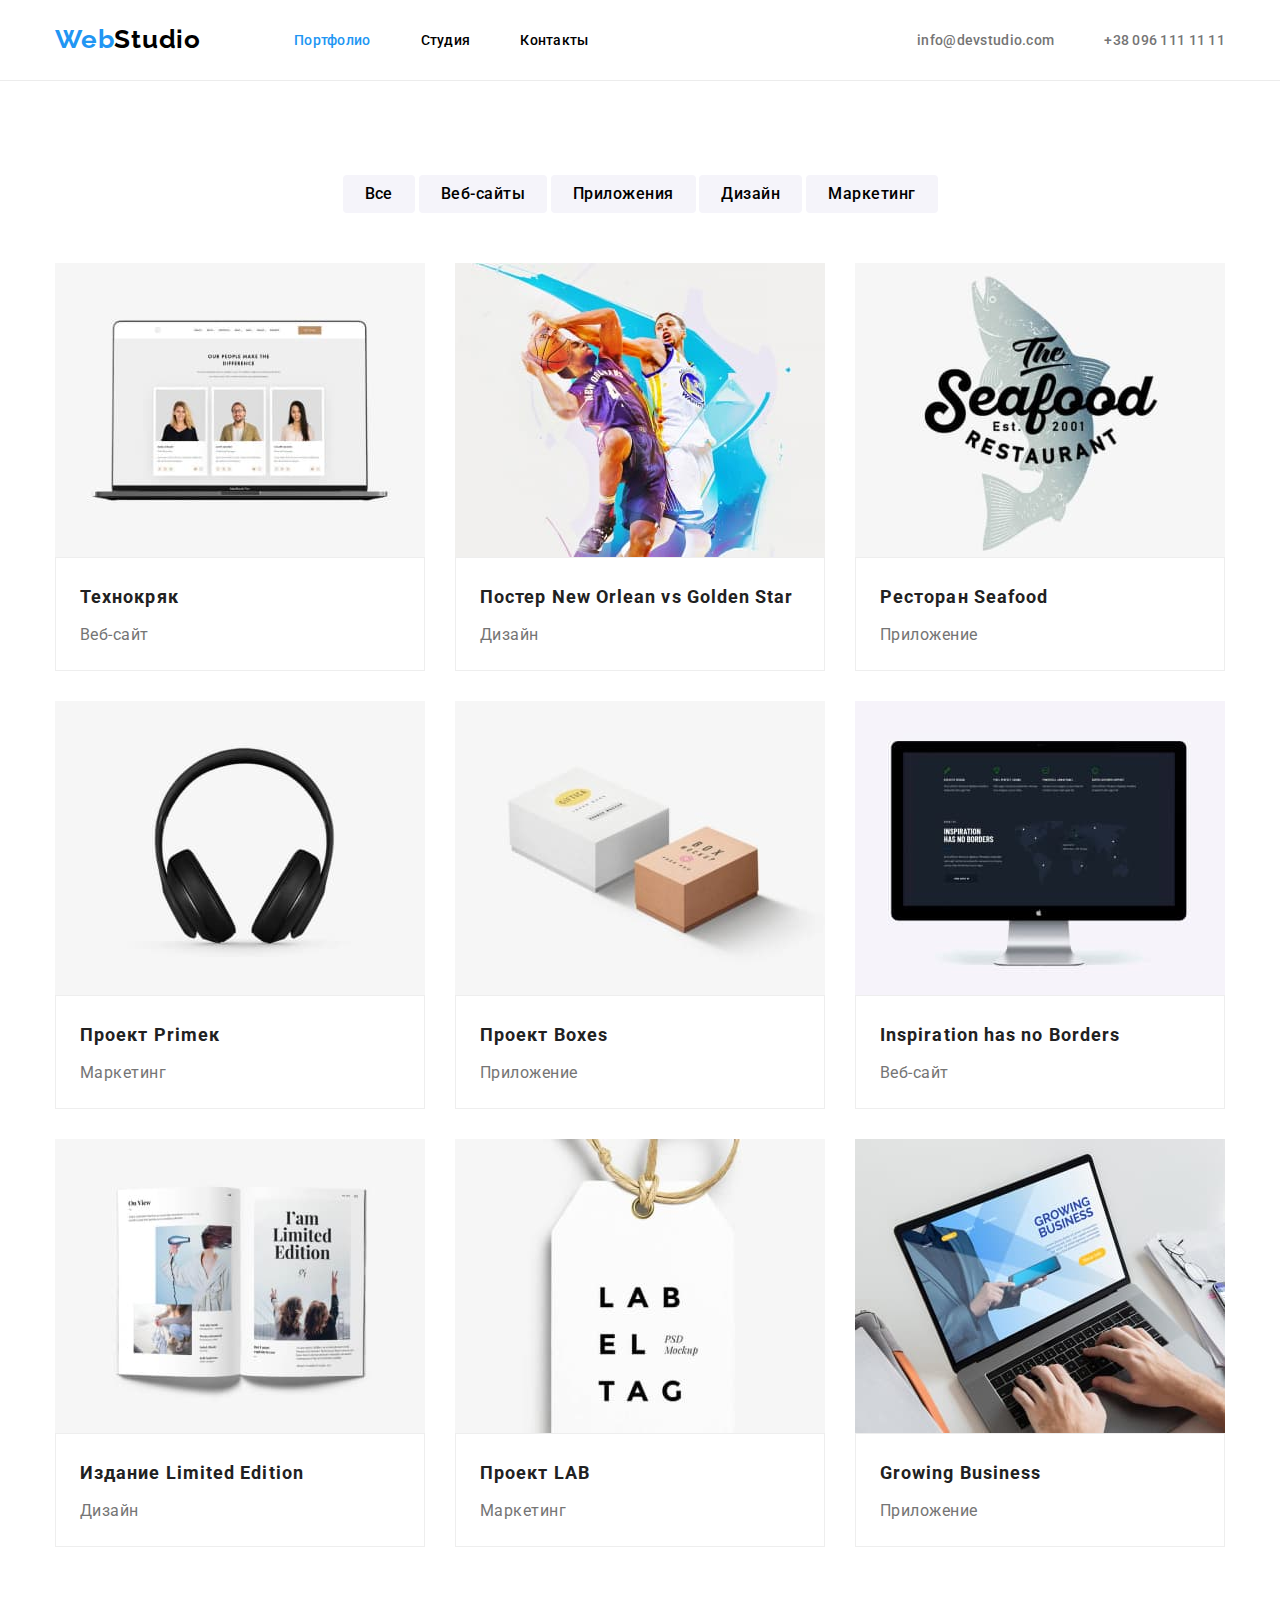
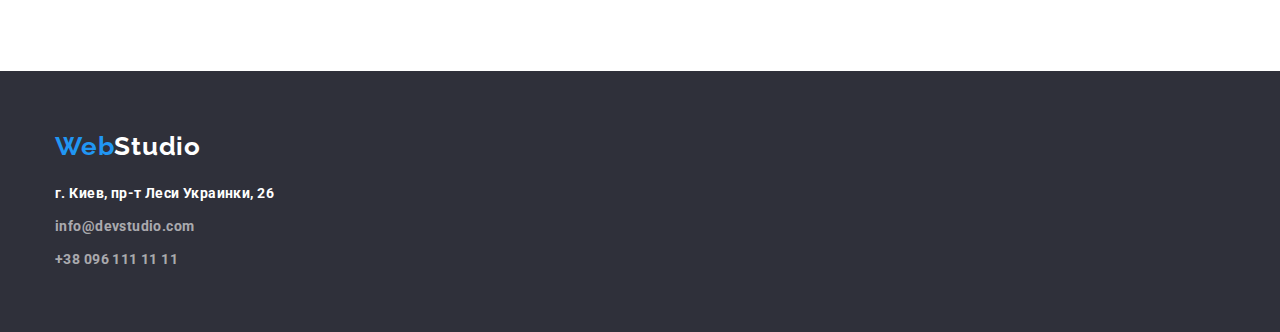
==== portfolio.html @ c15e34c3 "hw 4 beta" ====
<!DOCTYPE html>
<html lang="ru">
<head>
    <meta charset="UTF-8">
    <meta http-equiv="X-UA-Compatible" content="IE=edge">
    <meta name="viewport" content="width=device-width, initial-scale=1.0">
    <title>Document</title>
    <link
        href="https://fonts.googleapis.com/css2?family=Raleway:wght@700&family=Roboto:wght@400;500;700;900&display=swap"
        rel="stylesheet"
    >
    <link rel="stylesheet" href="https://cdnjs.cloudflare.com/ajax/libs/modern-normalize/1.0.0/modern-normalize.min.css">
    <link rel="stylesheet" href="./css/styles.css" />
</head>
    <body class="body">
        <!-- <div class="container"> -->
        <!--Хэдер-->
            <header class="header-section">
                <nav class="container main-nav">        
                 <a href="#" class="logo-header"><span class="logo-first-part">Web</span>Studio</a>
                    <ul class="site-nav list">
                        <li class="item"><a href="./portfolio.html" class="link current">Портфолио</a></li>
                        <li class="item"><a href="./index.html" class="link">Студия</a></li>
                        <li class="item"><a href="" class="link">Контакты</a></li>
                    </ul>
                
    <ul class="contacts-nav list">
        <li class="item"><a
                href="mailto:info@devstudio.com"
                class="link"
            >info@devstudio.com</a></li>
        <li class="item"><a
                href="tel:+380961111111"
                class="link"
            >+38 096 111 11 11</a></li>
    </ul>
        </nav>
            </header>
            
            <main>
                <!-- НАВИГАЦИЯ -->
        <section class="body-section">
        <div class="container">
            <h2 style="overflow: hidden;"></h2>
            <ul class="button-list">
                <li class="item"><button type="button" class="button">Все</button></li>
                <li class="item"><button type="button" class="button">Веб-сайты</button></li>
                <li class="item"><button type="button" class="button">Приложения</button></li>
                <li class="item"><button type="button" class="button">Дизайн</button></li>
                <li class="item"><button type="button" class="button">Маркетинг</button></li>
            </ul>
            </div>
            </section>
            <!-- ПОРТФОЛИО -->
                <section class="portfolio-section">
                    <div class="container">
        <ul class="portfolio-list">
            <li>
                <img src="./images/tehno.jpg" alt="web-site" width="370">
                <div class="text-holder">
                    <h2 class="portfolio-title">Технокряк</h2>
                    <p class="portfolio-text">Веб-сайт</p>
                </div>
            </li>
            <li>
                <img src="./images/poster.jpg" alt="poster" width="370">
                <div class="text-holder">
                    <h2 class="portfolio-title">Постер New Orlean vs Golden Star</h2>
                    <p class="portfolio-text">Дизайн</p>
                </div>
            </li>
            <li>
                <img src="./images/restoran.jpg" alt="restoran" width="370">
                <div class="text-holder">
                    <h2 class="portfolio-title">Ресторан Seafood</h2>
                    <p class="portfolio-text">Приложение</p>
                </div>
            </li>
            <li>
                <img src="./images/prime.jpg" alt="project Prime" width="370">
                <div class="text-holder">
                    <h2 class="portfolio-title">Проект Primeк</h2>
                    <p class="portfolio-text">Маркетинг</p>
                </div>
            </li>
            <li>
                <img src="./images/boxes.jpg" alt="project Boxes" width="370">
                <div class="text-holder">
                    <h2 class="portfolio-title">Проект Boxes</h2>
                    <p class="portfolio-text">Приложение</p>
                </div>
            </li>
            <li>
                <img src="./images/inspiration.jpg" alt="Inspiration has no Borders" width="370">
                <div class="text-holder">
                    <h2 class="portfolio-title">Inspiration has no Borders</h2>
                    <p class="portfolio-text">Веб-сайт</p>
                </div>
            </li>
            <li>
                <img src="./images/magazine.jpg" alt="Издание Limited Edition" width="370">
                <div class="text-holder">
                    <h2 class="portfolio-title">Издание Limited Edition</h2>
                    <p class="portfolio-text">Дизайн</p>
                </div>
            </li>
            <li>
                <img src="./images/lab.jpg" alt="Проект LAB" width="370">
                <div class="text-holder">
                    <h2 class="portfolio-title">Проект LAB</h2>
                    <p class="portfolio-text">Маркетинг</p>
                </div>
            </li>
            <li>
                <img src="./images/aplication.jpg" alt="Growing Business" width="370">
                <div class="text-holder">
                    <h2 class="portfolio-title">Growing Business</h2>
                    <p class="portfolio-text">Приложение</p>
                </div>
            </li>
        </ul>
        </div>
        </section>
            </main>
            <!-- ФУТЕР -->
<footer class="footer">
    <div class="container">
        <a
            href="#"
            class="logo-footer"
        ><span class="logo-first-part">Web</span>Studio</a>

        <ul class="footer-adress">
            <li class="footer-street"><a href="address:г.Киев,пр-тЛесиУкраинки,26">г. Киев, пр-т Леси Украинки, 26</a>
            </li>
            <li class="footer-contact"><a href="mailto:info@devstudio.com">info@devstudio.com</a></li>
            <li class="footer-contact"><a href="tel:+380961111111">+38 096 111 11 11</a></li>
        </ul>
    </div>
</footer>
        <!-- </div> -->
</body>
</html>
---- css/styles.css ----
:root {
  --primary-text-color: rgba(117, 117, 117, 1);
  --title-text-color: rgba(33, 33, 33, 1);
  --accent-color: rgba(33, 150, 243, 1);
  --footer-hero: rgba(47, 48, 58, 1);
  --primary-background-color: rgba(255, 255, 255, 1);
  --secondary-background-color: rgba(245, 244, 250, 1);
  --black: rgba(0, 0, 0, 1);
  --footer-contact-color: rgba(255, 255, 255, 0.6);
  --gray: rgba(238, 238, 238, 1);
  --icons-color: rgba(175, 177, 184, 1);
}

.body {
  background-color: var(--primary-background-color);
  color: var(--primary-text-color);
  font-family: Roboto;
  font-style: normal;
  font-weight: normal;
}

.container {
  width: 1200px;
  margin: 0 auto;
  padding: 0 15px;
}

h1,
h2,
h3,
h4 {
  margin: 0;
}

ul {
  list-style: none;
  padding: 0;
  margin: 0;
}

a {
  color: inherit;
  text-decoration: none;
}

p {
  margin: 0;
}

.list {
  margin: 0px;
  list-style: none;
}

/* HEADER_STYLES */

.logo-first-part {
  color: var(--accent-color);
  font-family: Raleway;
  font-weight: bold;
  font-size: 26px;
  line-height: 1.192;
  letter-spacing: 0.03em;
}

.logo-header {
  padding-top: 24px;
  padding-bottom: 25px;

  color: var(--black);
  font-family: Raleway;
  font-weight: bold;
  font-size: 26px;
  line-height: 1.192;
  letter-spacing: 0.03em;
}

.site-nav .list {
  margin-left: 331px;
}

.site-nav .link.current {
  color: var(--accent-color);
}
.main-nav {
  display: flex;
  align-items: center;
}

.site-nav .item:not(:last-child) {
  margin-right: 50px;
}

.site-nav {
  display: flex;
  margin-left: 93px;
}
.contacts-nav {
  display: flex;
  margin-left: auto;
}
.contacts-nav .link {
  display: block;
  padding-top: 32px;
  padding-bottom: 32px;
}

.contacts-nav .item:not(:last-child) {
  margin-right: 50px;
}

.header-section {
  border-bottom: 1px solid rgba(236, 236, 236, 1);
}

.site-nav .link {
  display: block;
  padding-top: 32px;
  padding-bottom: 32px;

  color: var(--black);

  font-weight: 500;
  font-size: 14px;
  line-height: 1.142;
  letter-spacing: 0.02em;
}

.contacts-nav .link {
  font-weight: 500;
  font-size: 14px;
  line-height: 1.142;
  letter-spacing: 0.02em;
}

.contacts-nav {
  box-sizing: border-box;
}

.site-nav a:hover,
.site-nav a:focus {
  color: var(--accent-color);
}
.contacts-nav a:hover,
.contacts-nav a:focus {
  color: var(--accent-color);
}

/* BUTTON STYLES */
.button {
  background-color: var(--secondary-background-color);
  color: var(--black);
  font-weight: 500;
  font-size: 16px;
  line-height: 1.625;
  text-align: center;
  letter-spacing: 0.03em;
  border-radius: 4px;
  border: none;
  display: inline-block;
}

.button:hover,
.button:focus {
  background-color: var(--accent-color);
  color: var(--primary-background-color);
  cursor: pointer;
}

/* STUDIO */

/* HERO  SECTION */

.hero-container {
  background-color: var(--footer-hero);
  width: 100%;
  max-width: 1600px;
  padding-top: 200px;
  padding-bottom: 200px;
  padding-left: 252px;
  padding-right: 252px;

  text-align: center;
}

.hero-title {
  color: var(--primary-background-color);
  font-weight: 900;
  font-size: 44px;
  line-height: 1.363;
  text-align: center;
  letter-spacing: 0.06em;
  text-transform: uppercase;

  margin-top: 0px;
  margin-bottom: 30px;
}

.hero-container .button {
  padding: 10px 32px;
  color: var(--primary-background-color);
  background-color: var(--accent-color);

  width: 200px;
  height: 50px;
  left: 700px;
  top: 430px;

  box-shadow: 0px 4px 4px rgba(0, 0, 0, 0.15);
  border-radius: 4px;
}

/* ПРЕИМУЩЕСТВА */

.section .features-list {
  display: flex;
}

.section .features-list > li {
  margin-right: 30px;
}
.features-list > li:nth-child(4) {
  margin-right: 0px;
}

.section .features-list {
  margin-top: 0px;
  margin-bottom: 0px;
  padding-top: 94px;
  padding-inline-start: 0;
}
.features-section-title {
  color: var(--title-text-color);
  font-weight: bold;
  font-size: 14px;
  line-height: 1.142;
  letter-spacing: 0.03em;
  text-transform: uppercase;
  margin-top: 0px;
  margin-bottom: 10px;
}

.features-list p {
  font-size: 14px;
  line-height: 1.714;
  letter-spacing: 0.03em;
  margin-top: 0px;
  margin-bottom: 0px;
}

/* ЧЕМ МЫ ЗАНИМАЕМСЯ */

.section-work {
  color: var(--title-text-color);
  font-weight: bold;
  font-size: 36px;
  line-height: 1.166;
  text-align: center;
  letter-spacing: 0.03em;
  padding-top: 94px;
  padding-bottom: 50px;
}

.work-list {
  display: flex;
  padding-bottom: 94px;
}

.work-list > li {
  margin-right: 30px;
}
.work-list > li:nth-child(3) {
  margin-right: 0px;
}

/* НАША КОМАНДА */

.section-color {
  background-color: var(--secondary-background-color);
}

.team-list {
  display: flex;
  padding-bottom: 94px;
  width: 270px;

  text-align: center;
}

.team-list img {
  display: block;
  height: auto;
  width: 270px;
}

.team {
  background-color: var(--primary-background-color);
  display: inline-block;
  width: 270px;
  border-radius: 0px 0px 4px 4px;
}

.team-list .team-member {
  padding: 30px 9px 0;
}
.team-list .member-work {
  padding: 0 20px;
  margin-top: 10px;
}

.team-list p:nth-child(4) {
  padding-bottom: 0px;
}

.team-list li {
  margin-right: 30px;
}
.team-list > li:nth-child(4) {
  margin-right: 0px;
}

.section-team {
  color: var(--title-text-color);
  font-weight: bold;
  font-size: 36px;
  line-height: 1.166;
  text-align: center;
  letter-spacing: 0.03em;

  padding-top: 94px;
  padding-bottom: 50px;
}

.team-member {
  color: var(--title-text-color);
  font-weight: 500;
  font-size: 16px;
  line-height: 1.187;
  letter-spacing: 0.03em;
}

.member-work {
  font-size: 16px;
  line-height: 1.187;
  letter-spacing: 0.03em;
}

/* ICONS */

.icons-list {
  display: flex;
  justify-content: center;
  margin-top: 16px;
  padding: 0 32px 30px;
}

.icon {
  width: 20px;
  height: 20px;
  fill: currentColor;
}

.icon-link {
}

.icon-link:hover {
  background-color: var(--accent-color);
  color: var(--primary-background-color);
}
.icons-list li {
  width: 44px;
  height: 44px;

  padding: 12px;
  border-radius: 50%;
  display: flex;
  justify-content: center;
  align-items: center;
}

.icons-list li:not(:last-child) {
  margin-right: 10px;
}

.icons-list > li:nth-child(4) {
  margin-right: 0px;
}

/* CLIENTS SECTION */

.section-clients {
  color: var(--title-text-color);
  font-weight: bold;
  font-size: 36px;
  line-height: 1.166;
  text-align: center;
  letter-spacing: 0.03em;

  padding-top: 94px;
  padding-bottom: 50px;
}

.client-icons {
  display: flex;
  justify-content: center;
  align-items: center;
  margin-top: 16px;
  padding: 0 32px 30px;
}

.client-icons li {
  display: flex;
  justify-content: center;
  align-items: center;
  width: 170px;
  height: 92px;
}

.clients-link {
  width: 100%;
  height: 100%;
  display: flex;
  border-width: 1px;
  border-style: solid;
  border-radius: 4px;
  border-color: var(--gray);
  display: flex;
  justify-content: center;
  align-items: center;
}

/* PORTFOLIO */

.button-list {
  width: 611px;
  margin: 0px auto;
  padding: 94px 8px 50px;
  display: flex;
  justify-content: space-between;
}

.button-list li {
  display: flex;
  justify-content: center;
  align-items: center;
}

.button-list li .button {
  padding: 6px 22px;
}
.portfolio-list {
  display: flex;
  flex-wrap: wrap;
  padding-bottom: 94px;
}

.portfolio-list li {
  width: 370px;
  margin: 0 30px 30px 0;
}

.portfolio-list li:nth-child(3n) {
  margin-right: 0;
  margin-bottom: 0;
}

.portfolio-list img {
  display: block;
  width: 100%;
  height: auto;
}

.portfolio-list h2 {
  padding-top: 20px;
  padding-left: 24px;
  padding-right: 24px;
  padding-bottom: 0px;
  margin-bottom: 4px;
}

.portfolio-list p {
  padding-top: 0px;
  padding-left: 24px;
  padding-right: 24px;
  padding-bottom: 20px;
}

.text-holder {
  border: 1px solid var(--gray);
  background-color: var(--primary-background-color);
}

.portfolio-title {
  color: var(--title-text-color);
  font-weight: bold;
  font-size: 18px;
  line-height: 2.111;
  letter-spacing: 0.06em;
}

.portfolio-text {
  font-size: 16px;
  line-height: 1.875;
  letter-spacing: 0.03em;
}

/* FOOTER */

.footer {
  background-color: var(--footer-hero);
  font-family: Raleway;
  font-weight: bold;
  font-size: 26px;
  line-height: 1.192;
  letter-spacing: 0.03em;
}

.footer .container {
  padding-top: 60px;
  padding-bottom: 60px;
}

.footer-adress {
  display: block;
  width: 231px;
}

.footer-adress > li {
  margin-bottom: 9px;
}

.footer-adress li:nth-child(3) {
  margin-bottom: 0;
}

.logo-first-part {
  color: var(--accent-color);
  font-family: Raleway;
  font-weight: bold;
  font-size: 26px;
  line-height: 1.192;
  letter-spacing: 0.03em;
}

.logo-footer {
  display: block;
  color: var(--primary-background-color);
  font-family: Raleway;
  font-weight: bold;
  font-size: 26px;
  line-height: 1.192;
  letter-spacing: 0.03em;
  margin-bottom: 20px;
}

.footer-street {
  color: var(--primary-background-color);
  font-family: Roboto;
  font-size: 14px;
  line-height: 1.714;
  letter-spacing: 0.03em;
}

.footer-contact {
  color: var(--footer-contact-color);
  font-family: Roboto;
  font-size: 14px;
  line-height: 1.714;
  letter-spacing: 0.03em;
}
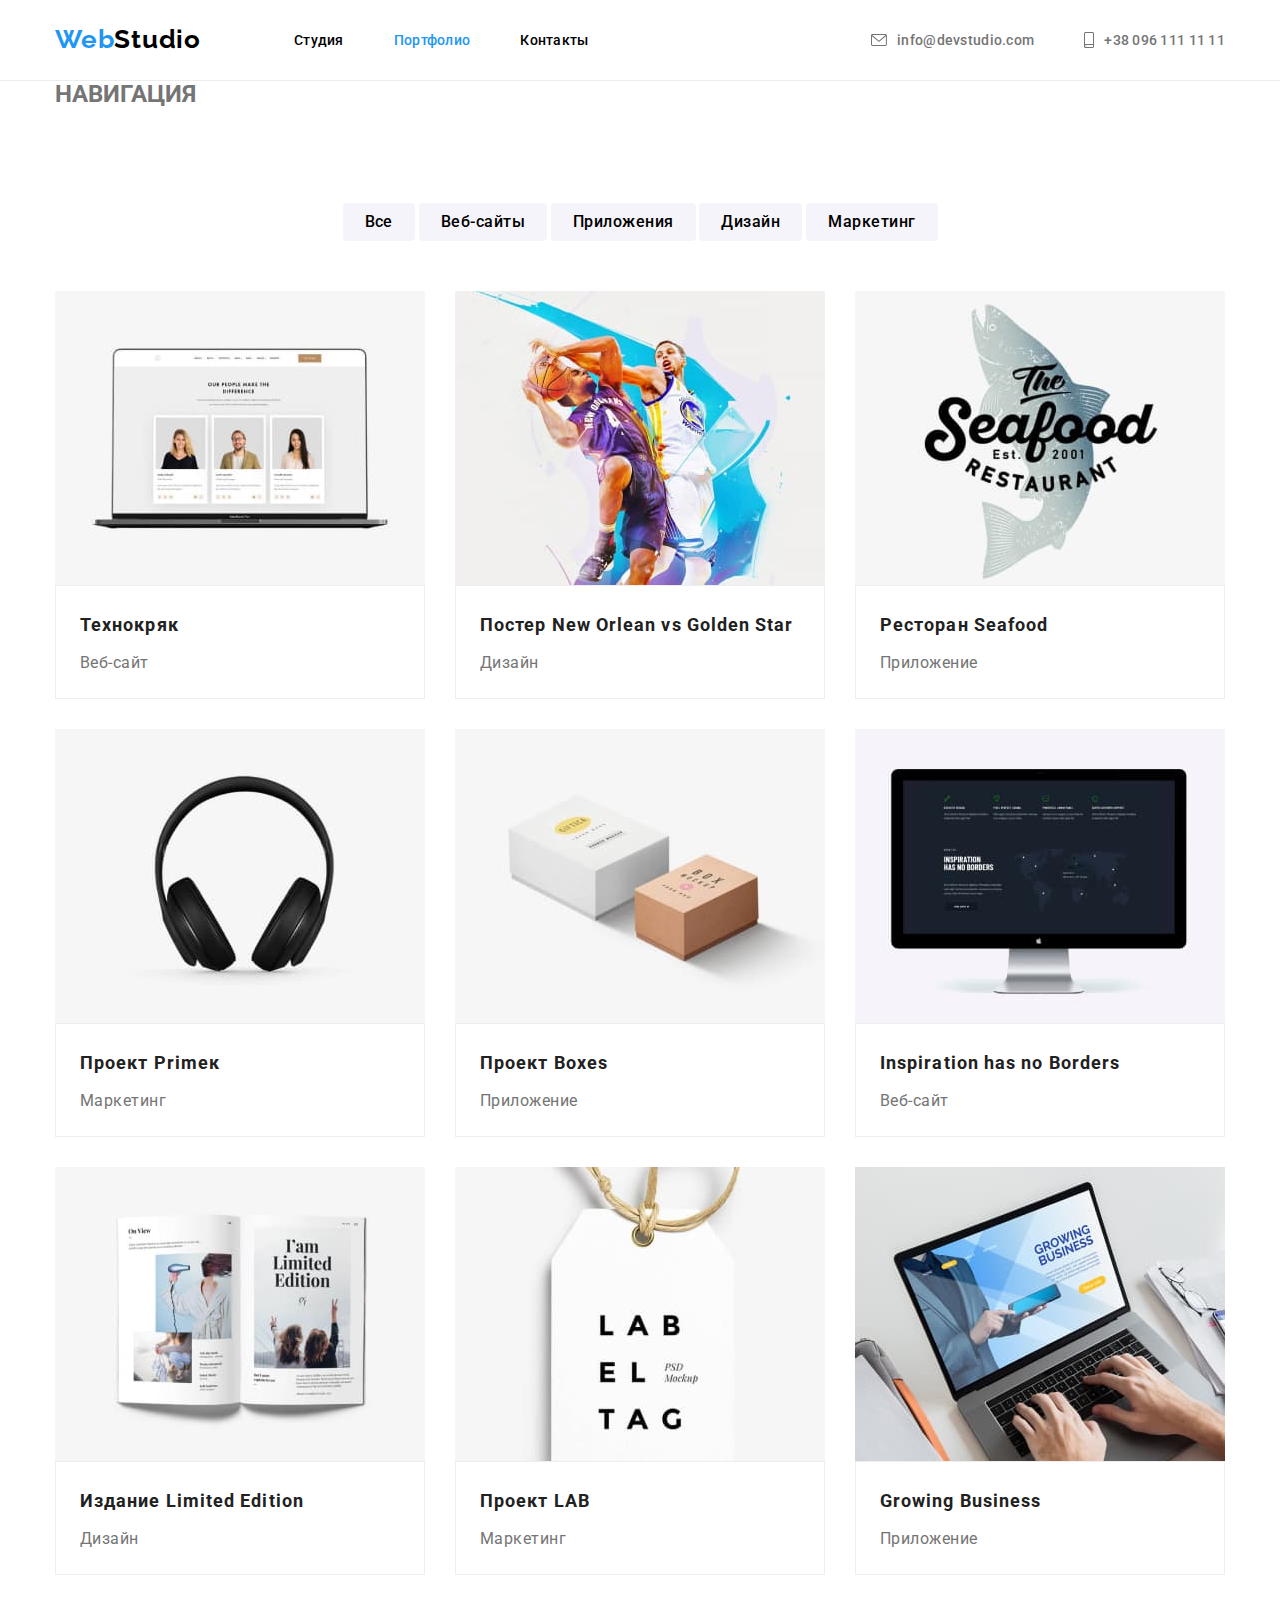
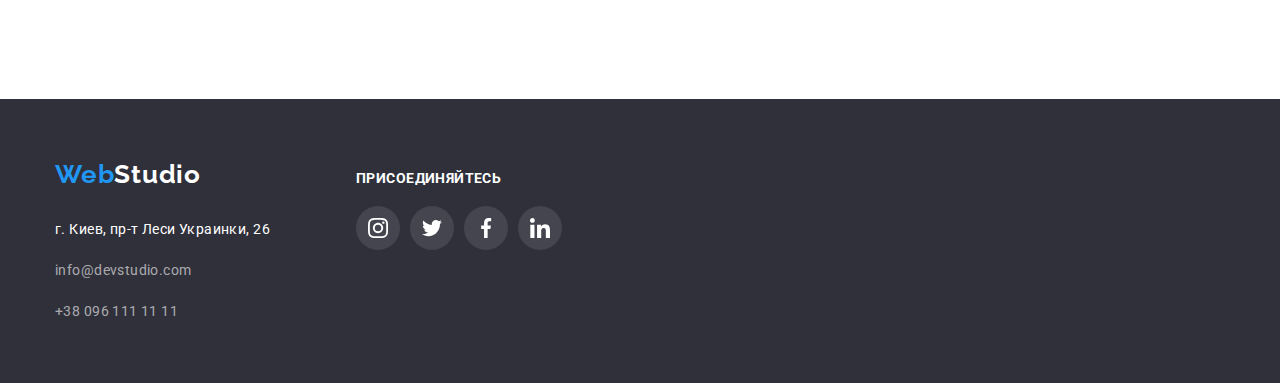
==== commit 167965df: "HW 4 final" ====
--- a/portfolio.html
+++ b/portfolio.html
@@ -12,36 +12,40 @@
     <link rel="stylesheet" href="https://cdnjs.cloudflare.com/ajax/libs/modern-normalize/1.0.0/modern-normalize.min.css">
     <link rel="stylesheet" href="./css/styles.css" />
 </head>
-    <body class="body">
-        <!-- <div class="container"> -->
-        <!--Хэдер-->
-            <header class="header-section">
-                <nav class="container main-nav">        
-                 <a href="#" class="logo-header"><span class="logo-first-part">Web</span>Studio</a>
-                    <ul class="site-nav list">
-                        <li class="item"><a href="./portfolio.html" class="link current">Портфолио</a></li>
-                        <li class="item"><a href="./index.html" class="link">Студия</a></li>
-                        <li class="item"><a href="" class="link">Контакты</a></li>
-                    </ul>
-                
-    <ul class="contacts-nav list">
-        <li class="item"><a
-                href="mailto:info@devstudio.com"
-                class="link"
-            >info@devstudio.com</a></li>
-        <li class="item"><a
-                href="tel:+380961111111"
-                class="link"
-            >+38 096 111 11 11</a></li>
-    </ul>
-        </nav>
-            </header>
+<body class="body">
+
+ <header class="header-section">
+    <nav class="container main-nav">
+        <a href="#" class="logo-header"><span class="logo-first-part">Web</span>Studio</a>
+
+        <ul class="site-nav list">
+            <li class="item"><a href="./index.html" class="link">Студия</a></li>
+            <li class="item"><a href="./portfolio.html" class="link current">Портфолио</a></li>
+            <li class="item"><a href="" class="link">Контакты</a></li>
+        </ul>
+
+        <ul class="contacts-nav list">
+            <li class="item"><a href="mailto:info@devstudio.com" class="link">
+                    <svg class="contact-icon" width="16px" height="12px">
+                        <use href="./images/svg/symbol-defs.svg#icon-envelope"></use>
+                    </svg> info@devstudio.com
+                </a>
+            </li>
+            <li class="item"><a href="tel:+380961111111" class="link">
+                    <svg class="contact-icon" width="10px" height="16px">
+                        <use href="./images/svg/symbol-defs.svg#icon-smartphone"></use>
+                    </svg> +38 096 111 11 11
+                </a>
+            </li>
+        </ul>
+    </nav>
+ </header>
             
             <main>
                 <!-- НАВИГАЦИЯ -->
         <section class="body-section">
         <div class="container">
-            <h2 style="overflow: hidden;"></h2>
+            <h2 style="overflow: hidden;">НАВИГАЦИЯ</h2>
             <ul class="button-list">
                 <li class="item"><button type="button" class="button">Все</button></li>
                 <li class="item"><button type="button" class="button">Веб-сайты</button></li>
@@ -56,88 +60,141 @@
                     <div class="container">
         <ul class="portfolio-list">
             <li>
+                <a class="portfolio-link" href="">
                 <img src="./images/tehno.jpg" alt="web-site" width="370">
                 <div class="text-holder">
                     <h2 class="portfolio-title">Технокряк</h2>
                     <p class="portfolio-text">Веб-сайт</p>
                 </div>
-            </li>
-            <li>
+                </a>
+            </li>
+            <li>
+                <a class="portfolio-link" href="">
                 <img src="./images/poster.jpg" alt="poster" width="370">
                 <div class="text-holder">
                     <h2 class="portfolio-title">Постер New Orlean vs Golden Star</h2>
                     <p class="portfolio-text">Дизайн</p>
                 </div>
-            </li>
-            <li>
+                </a>
+            </li>
+            <li>
+                <a class="portfolio-link" href="">
                 <img src="./images/restoran.jpg" alt="restoran" width="370">
                 <div class="text-holder">
                     <h2 class="portfolio-title">Ресторан Seafood</h2>
                     <p class="portfolio-text">Приложение</p>
                 </div>
-            </li>
-            <li>
+                </a>
+            </li>
+            <li>
+                <a class="portfolio-link" href="">
                 <img src="./images/prime.jpg" alt="project Prime" width="370">
                 <div class="text-holder">
                     <h2 class="portfolio-title">Проект Primeк</h2>
                     <p class="portfolio-text">Маркетинг</p>
                 </div>
-            </li>
-            <li>
+                </a>
+            </li>
+            <li>
+                <a class="portfolio-link" href="">
                 <img src="./images/boxes.jpg" alt="project Boxes" width="370">
                 <div class="text-holder">
                     <h2 class="portfolio-title">Проект Boxes</h2>
                     <p class="portfolio-text">Приложение</p>
                 </div>
-            </li>
-            <li>
+                </a>
+            </li>
+            <li>
+                <a class="portfolio-link" href="">
                 <img src="./images/inspiration.jpg" alt="Inspiration has no Borders" width="370">
                 <div class="text-holder">
                     <h2 class="portfolio-title">Inspiration has no Borders</h2>
                     <p class="portfolio-text">Веб-сайт</p>
                 </div>
-            </li>
-            <li>
+                </a>
+            </li>
+            <li>
+                <a class="portfolio-link" href="">
                 <img src="./images/magazine.jpg" alt="Издание Limited Edition" width="370">
                 <div class="text-holder">
                     <h2 class="portfolio-title">Издание Limited Edition</h2>
                     <p class="portfolio-text">Дизайн</p>
                 </div>
-            </li>
-            <li>
+                </a>
+            </li>
+            <li>
+                <a class="portfolio-link" href="">
                 <img src="./images/lab.jpg" alt="Проект LAB" width="370">
                 <div class="text-holder">
                     <h2 class="portfolio-title">Проект LAB</h2>
                     <p class="portfolio-text">Маркетинг</p>
                 </div>
-            </li>
-            <li>
+                </a>
+            </li>
+            <li>
+                <a class="portfolio-link" href="">
                 <img src="./images/aplication.jpg" alt="Growing Business" width="370">
                 <div class="text-holder">
                     <h2 class="portfolio-title">Growing Business</h2>
                     <p class="portfolio-text">Приложение</p>
                 </div>
+                </a>
             </li>
         </ul>
         </div>
         </section>
             </main>
             <!-- ФУТЕР -->
-<footer class="footer">
-    <div class="container">
-        <a
-            href="#"
-            class="logo-footer"
-        ><span class="logo-first-part">Web</span>Studio</a>
-
-        <ul class="footer-adress">
-            <li class="footer-street"><a href="address:г.Киев,пр-тЛесиУкраинки,26">г. Киев, пр-т Леси Украинки, 26</a>
-            </li>
-            <li class="footer-contact"><a href="mailto:info@devstudio.com">info@devstudio.com</a></li>
-            <li class="footer-contact"><a href="tel:+380961111111">+38 096 111 11 11</a></li>
-        </ul>
+ <footer class="footer">
+    <div class="container footer-container">
+        <div class="footer-adress">
+            <a
+                href="#"
+                class="logo-footer"
+            ><span class="logo-first-part">Web</span>Studio</a>
+
+            <ul>
+                <li class="footer-street"><a href="address:г.Киев,пр-тЛесиУкраинки,26">г. Киев, пр-т Леси Украинки,
+                        26</a></li>
+                <li class="footer-contact"><a href="mailto:info@devstudio.com">info@devstudio.com</a></li>
+                <li class="footer-contact"><a href="tel:+380961111111">+38 096 111 11 11</a></li>
+            </ul>
+
+        </div>
+        <div class="footer-icons">
+            <p class="footer-title">присоединяйтесь</p>
+            <ul class="footer-list">
+                <li class="footer-item">
+                    <a class="footer-link" href="">
+                        <svg width="20px" height="20px" class="ft-icon">
+                            <use href="./images/svg/symbol-defs.svg#icon-instagram"></use>
+                        </svg>
+                    </a>
+                </li>
+                <li class="footer-item">
+                    <a class="footer-link" href="">
+                        <svg width="20px" height="20px" class="ft-icon">
+                            <use href="./images/svg/symbol-defs.svg#icon-twitter"></use>
+                        </svg>
+                    </a>
+                </li>
+                <li class="footer-item">
+                    <a class="footer-link" href="">
+                        <svg width="20px" height="20px" class="ft-icon">
+                            <use href="./images/svg/symbol-defs.svg#icon-facebook"></use>
+                        </svg>
+                    </a>
+                </li>
+                <li class="footer-item">
+                    <a class="footer-link" href="">
+                        <svg width="20px" height="20px" class="ft-icon">
+                            <use href="./images/svg/symbol-defs.svg#icon-linkedin"></use>
+                        </svg>
+                    </a>
+                </li>
+            </ul>
+        </div>
     </div>
 </footer>
-        <!-- </div> -->
 </body>
 </html>--- a/css/styles.css
+++ b/css/styles.css
@@ -9,12 +9,13 @@
   --footer-contact-color: rgba(255, 255, 255, 0.6);
   --gray: rgba(238, 238, 238, 1);
   --icons-color: rgba(175, 177, 184, 1);
+  --background-footer-icons: rgba(255, 255, 255, 0, 1);
 }
 
 .body {
   background-color: var(--primary-background-color);
   color: var(--primary-text-color);
-  font-family: Roboto;
+  font-family: Roboto, sans-serif;
   font-style: normal;
   font-weight: normal;
 }
@@ -69,7 +70,7 @@
 
   color: var(--black);
   font-family: Raleway;
-  font-weight: bold;
+  font-weight: 700;
   font-size: 26px;
   line-height: 1.192;
   letter-spacing: 0.03em;
@@ -131,19 +132,23 @@
   font-size: 14px;
   line-height: 1.142;
   letter-spacing: 0.02em;
-}
-
-.contacts-nav {
-  box-sizing: border-box;
-}
-
-.site-nav a:hover,
-.site-nav a:focus {
+
+  display: flex;
+  align-items: center;
+}
+
+.site-nav .link:hover,
+.site-nav .link:focus {
   color: var(--accent-color);
 }
 .contacts-nav a:hover,
 .contacts-nav a:focus {
   color: var(--accent-color);
+}
+
+.contact-icon {
+  margin-right: 10px;
+  fill: currentColor;
 }
 
 /* BUTTON STYLES */
@@ -171,16 +176,28 @@
 
 /* HERO  SECTION */
 
-.hero-container {
-  background-color: var(--footer-hero);
+.hero-section {
+  text-align: center;
+  background: var(--footer-hero);
+  padding-top: 200px;
+  padding-bottom: 200px;
+
   width: 100%;
   max-width: 1600px;
-  padding-top: 200px;
-  padding-bottom: 200px;
-  padding-left: 252px;
-  padding-right: 252px;
-
-  text-align: center;
+  height: 600px;
+  margin-right: auto;
+  margin-left: auto;
+}
+
+.overlay {
+  background-image: linear-gradient(
+      to right,
+      rgba(47, 48, 58, 0.4),
+      rgba(47, 48, 58, 0.4)
+    ),
+    url(/images/img.jpg);
+  background-size: cover;
+  background-position: center;
 }
 
 .hero-title {
@@ -212,6 +229,24 @@
 
 /* ПРЕИМУЩЕСТВА */
 
+.title-none {
+  display: none;
+}
+
+.features-list {
+  display: flex;
+}
+
+.features-icon {
+  display: flex;
+  width: 270px;
+  height: 120px;
+  justify-content: center;
+  align-items: center;
+  background-color: var(--secondary-background-color);
+  border-radius: 4px;
+}
+
 .section .features-list {
   display: flex;
 }
@@ -236,11 +271,12 @@
   line-height: 1.142;
   letter-spacing: 0.03em;
   text-transform: uppercase;
-  margin-top: 0px;
+  margin-top: 30px;
   margin-bottom: 10px;
 }
 
 .features-list p {
+  align-items: center;
   font-size: 14px;
   line-height: 1.714;
   letter-spacing: 0.03em;
@@ -291,6 +327,12 @@
   display: block;
   height: auto;
   width: 270px;
+}
+
+.team-item {
+  box-shadow: 0px 1px 3px rgba(0, 0, 0, 0.12), 0px 1px 1px rgba(0, 0, 0, 0.14),
+    0px 2px 1px rgba(0, 0, 0, 0.2);
+  border-radius: 0px 0px 4px 4px;
 }
 
 .team {
@@ -357,25 +399,30 @@
 .icon {
   width: 20px;
   height: 20px;
-  fill: currentColor;
+
+  fill: var(--icons-color);
 }
 
 .icon-link {
-}
-
-.icon-link:hover {
+  width: 44px;
+  height: 44px;
+
+  padding: 12px;
+  border-radius: 50%;
+  display: flex;
+  justify-content: center;
+  align-items: center;
+}
+
+.icon-link:hover,
+.icon-link:focus {
   background-color: var(--accent-color);
   color: var(--primary-background-color);
 }
-.icons-list li {
-  width: 44px;
-  height: 44px;
-
-  padding: 12px;
-  border-radius: 50%;
-  display: flex;
-  justify-content: center;
-  align-items: center;
+
+.icon-link:hover .icon,
+.icon-link:focus .icon {
+  fill: var(--primary-background-color);
 }
 
 .icons-list li:not(:last-child) {
@@ -395,38 +442,41 @@
   line-height: 1.166;
   text-align: center;
   letter-spacing: 0.03em;
-
+  margin-bottom: 50px;
+}
+
+.our-clients {
   padding-top: 94px;
-  padding-bottom: 50px;
-}
-
+  padding-bottom: 94px;
+}
 .client-icons {
   display: flex;
-  justify-content: center;
-  align-items: center;
-  margin-top: 16px;
-  padding: 0 32px 30px;
-}
-
-.client-icons li {
-  display: flex;
-  justify-content: center;
-  align-items: center;
+}
+
+.client-item:not(:last-child) {
+  margin-right: 30px;
+}
+
+.client-link {
+  border: 1px solid var(--icons-color);
+  display: flex;
   width: 170px;
   height: 92px;
-}
-
-.clients-link {
-  width: 100%;
-  height: 100%;
-  display: flex;
-  border-width: 1px;
-  border-style: solid;
-  border-radius: 4px;
-  border-color: var(--gray);
-  display: flex;
-  justify-content: center;
-  align-items: center;
+  border-radius: 3px;
+}
+
+.client-icon {
+  margin: 16px 32px;
+  fill: var(--icons-color);
+}
+
+.client-link:hover,
+.client-link:focus {
+  border-color: var(--accent-color);
+}
+.client-link:hover .client-icon,
+.client-link:focus .client-icon {
+  fill: var(--accent-color);
 }
 
 /* PORTFOLIO */
@@ -504,20 +554,28 @@
   letter-spacing: 0.03em;
 }
 
+.portfolio-link:hover,
+.portfolio-link:focus {
+  display: block;
+  border-radius: 0px 0px 4px 4px;
+  box-shadow: 0px 1px 3px rgba(0, 0, 0, 0.12), 0px 1px 1px rgba(0, 0, 0, 0.14),
+    0px 2px 1px rgba(0, 0, 0, 0.2);
+}
+
 /* FOOTER */
 
 .footer {
   background-color: var(--footer-hero);
-  font-family: Raleway;
-  font-weight: bold;
   font-size: 26px;
   line-height: 1.192;
   letter-spacing: 0.03em;
-}
-
-.footer .container {
   padding-top: 60px;
   padding-bottom: 60px;
+}
+
+.container.footer-container {
+  display: flex;
+  align-items: baseline;
 }
 
 .footer-adress {
@@ -525,7 +583,7 @@
   width: 231px;
 }
 
-.footer-adress > li {
+.footer-adress ul li {
   margin-bottom: 9px;
 }
 
@@ -546,25 +604,73 @@
   display: block;
   color: var(--primary-background-color);
   font-family: Raleway;
-  font-weight: bold;
+  font-weight: 700;
   font-size: 26px;
   line-height: 1.192;
   letter-spacing: 0.03em;
   margin-bottom: 20px;
 }
 
-.footer-street {
+.footer-street a {
   color: var(--primary-background-color);
-  font-family: Roboto;
+  font-family: Roboto, sans-serif;
   font-size: 14px;
   line-height: 1.714;
   letter-spacing: 0.03em;
 }
 
-.footer-contact {
+.footer-contact a {
   color: var(--footer-contact-color);
-  font-family: Roboto;
+  font-family: Roboto, sans-serif;
   font-size: 14px;
   line-height: 1.714;
   letter-spacing: 0.03em;
 }
+
+.footer-icons {
+  margin-left: 70px;
+}
+
+.footer-icons .footer-title {
+  font-family: Roboto;
+  font-style: normal;
+  font-weight: bold;
+  font-size: 14px;
+  line-height: 1.142;
+  letter-spacing: 0.03em;
+  text-transform: uppercase;
+
+  color: var(--primary-background-color);
+}
+
+.footer-item:not(:last-child) {
+  margin-right: 10px;
+}
+
+.ft-icon {
+  fill: var(--primary-background-color);
+}
+
+.footer-icons .footer-list {
+  display: flex;
+  margin-top: 20px;
+  width: 206px;
+}
+
+.footer-icons .footer-link {
+  display: flex;
+  justify-content: center;
+  align-items: center;
+  width: 44px;
+  height: 44px;
+  border-radius: 50%;
+}
+
+a.footer-link {
+  background: rgba(255, 255, 255, 0.1);
+}
+
+a.footer-link:hover,
+a.footer-link:focus {
+  background: var(--accent-color);
+}
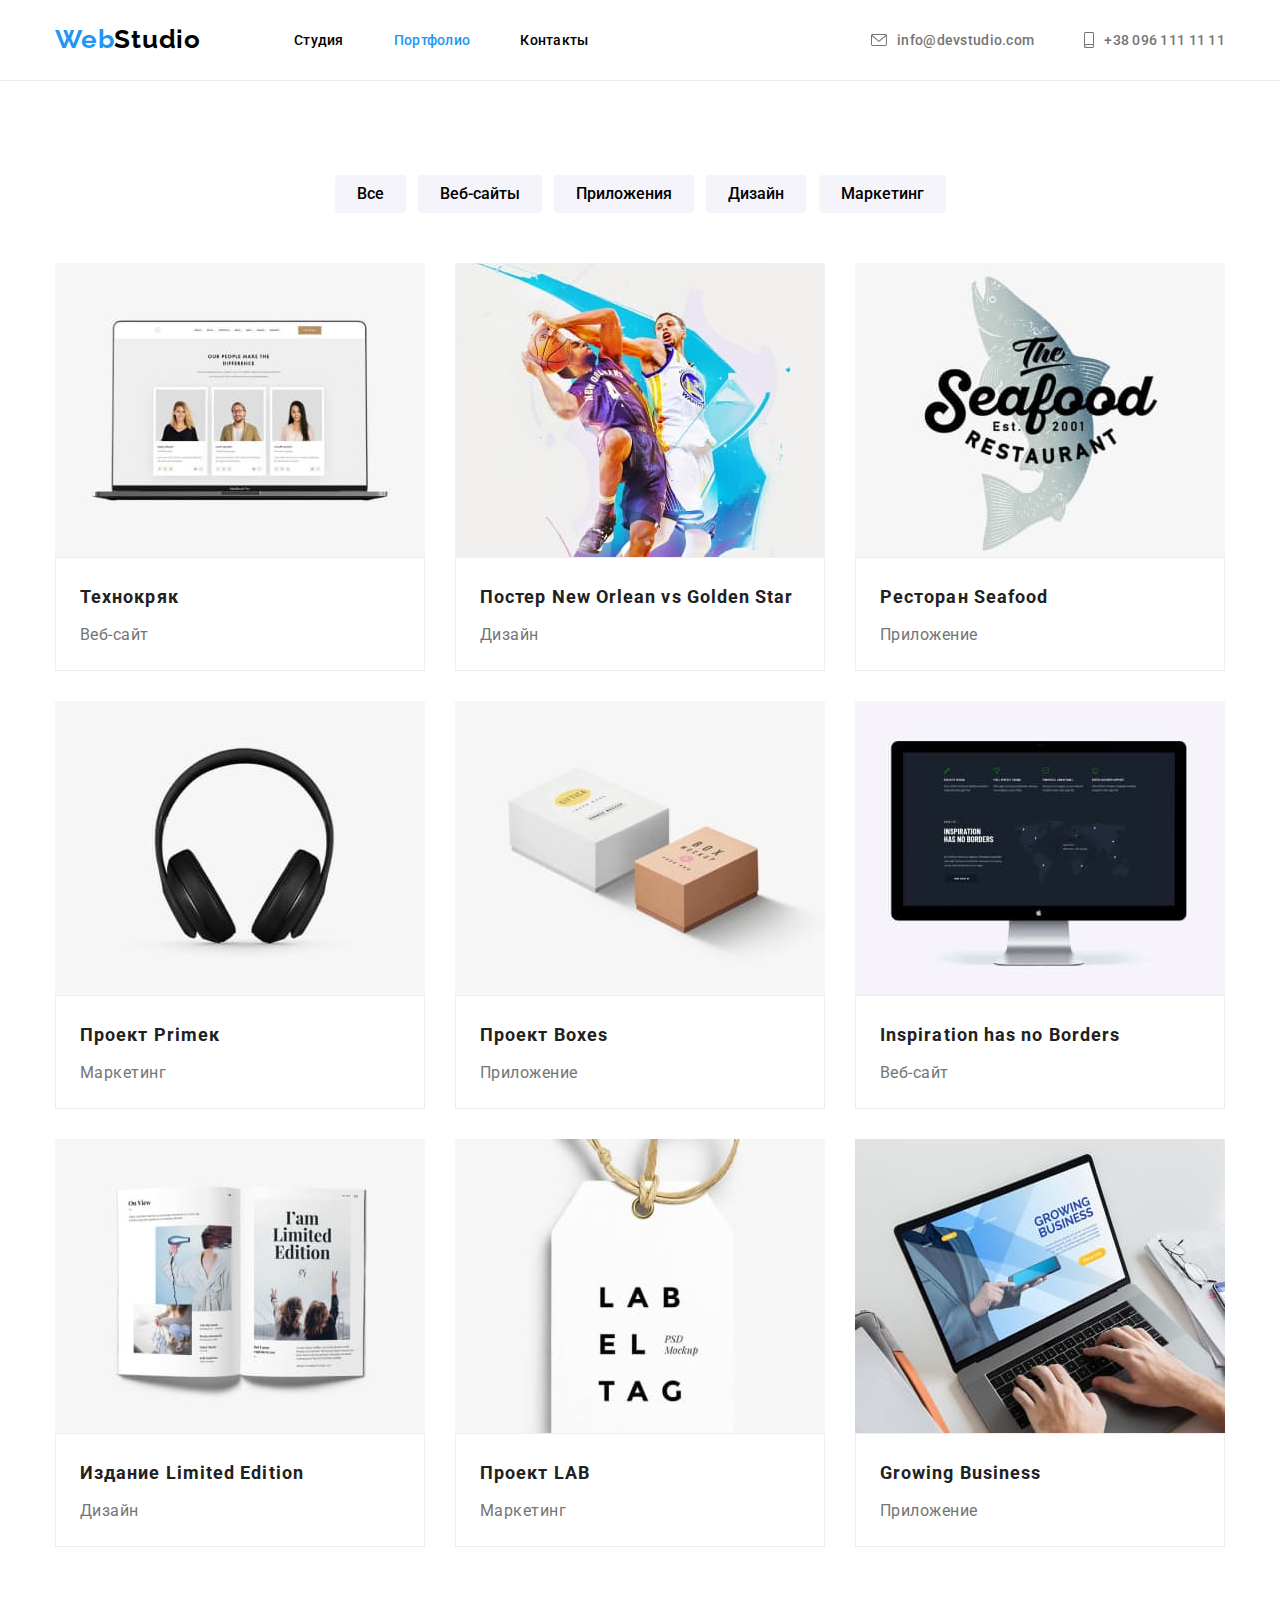
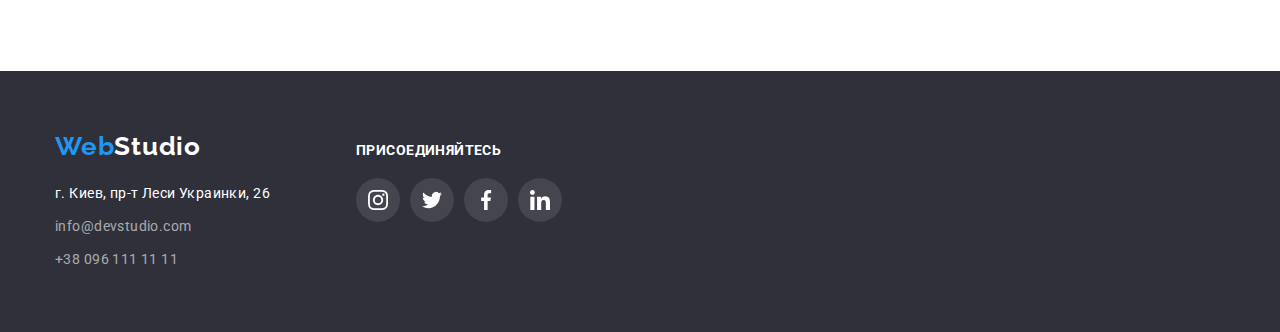
==== commit a93557f1: "HW 4 final v.2" ====
--- a/portfolio.html
+++ b/portfolio.html
@@ -45,7 +45,7 @@
                 <!-- НАВИГАЦИЯ -->
         <section class="body-section">
         <div class="container">
-            <h2 style="overflow: hidden;">НАВИГАЦИЯ</h2>
+            <h2 class="hide">НАВИГАЦИЯ</h2>
             <ul class="button-list">
                 <li class="item"><button type="button" class="button">Все</button></li>
                 <li class="item"><button type="button" class="button">Веб-сайты</button></li>
--- a/css/styles.css
+++ b/css/styles.css
@@ -159,10 +159,12 @@
   font-size: 16px;
   line-height: 1.625;
   text-align: center;
-  letter-spacing: 0.03em;
+  letter-spacing: inherit;
   border-radius: 4px;
   border: none;
   display: inline-block;
+  text-align: center;
+  align-items: flex-start;
 }
 
 .button:hover,
@@ -195,7 +197,7 @@
       rgba(47, 48, 58, 0.4),
       rgba(47, 48, 58, 0.4)
     ),
-    url(/images/img.jpg);
+    url(../images/img.jpg);
   background-size: cover;
   background-position: center;
 }
@@ -481,10 +483,14 @@
 
 /* PORTFOLIO */
 
+.hide {
+  display: none;
+}
+
 .button-list {
   width: 611px;
   margin: 0px auto;
-  padding: 94px 8px 50px;
+  padding: 94px 0 50px;
   display: flex;
   justify-content: space-between;
 }
@@ -493,6 +499,10 @@
   display: flex;
   justify-content: center;
   align-items: center;
+}
+
+.button-list li:not(:last-child) {
+  margin-right: 8px;
 }
 
 .button-list li .button {
@@ -566,11 +576,9 @@
 
 .footer {
   background-color: var(--footer-hero);
-  font-size: 26px;
-  line-height: 1.192;
-  letter-spacing: 0.03em;
   padding-top: 60px;
   padding-bottom: 60px;
+  display: block;
 }
 
 .container.footer-container {
@@ -585,6 +593,7 @@
 
 .footer-adress ul li {
   margin-bottom: 9px;
+  font-weight: 400;
 }
 
 .footer-adress li:nth-child(3) {
